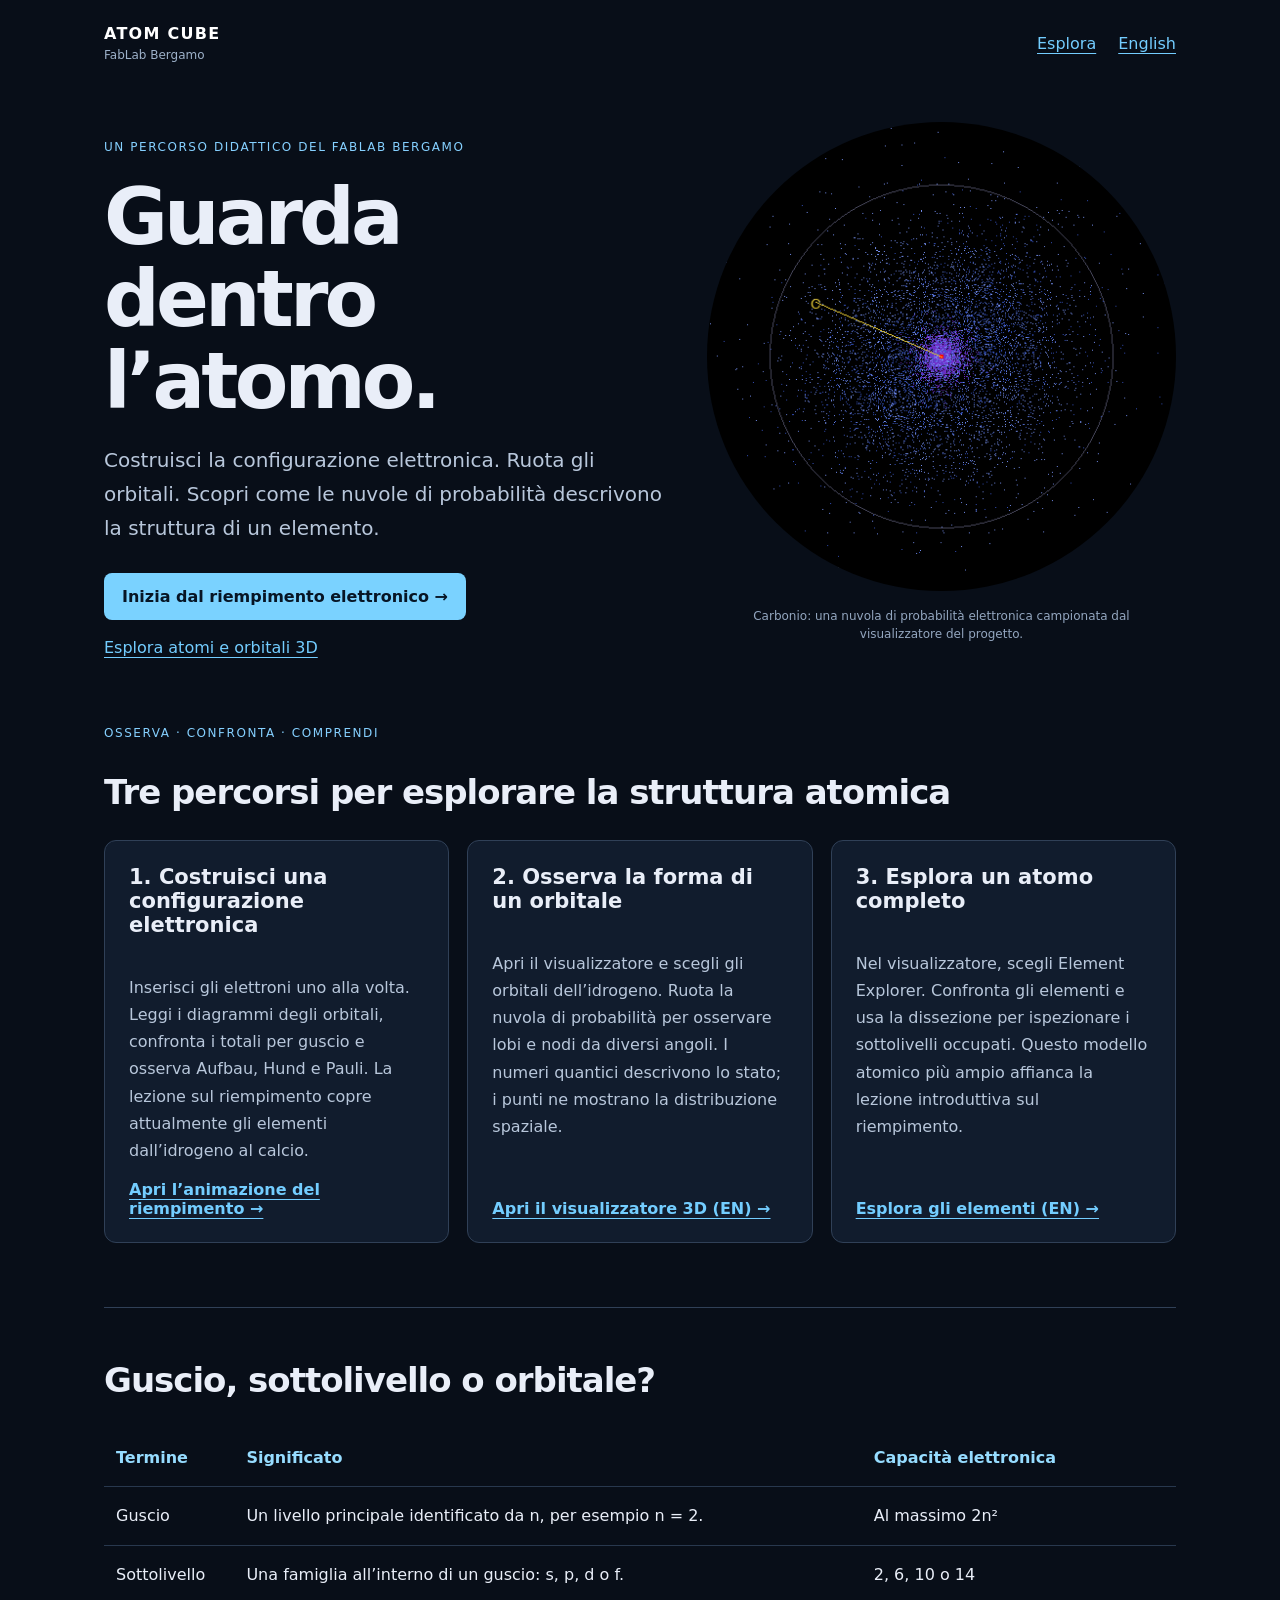
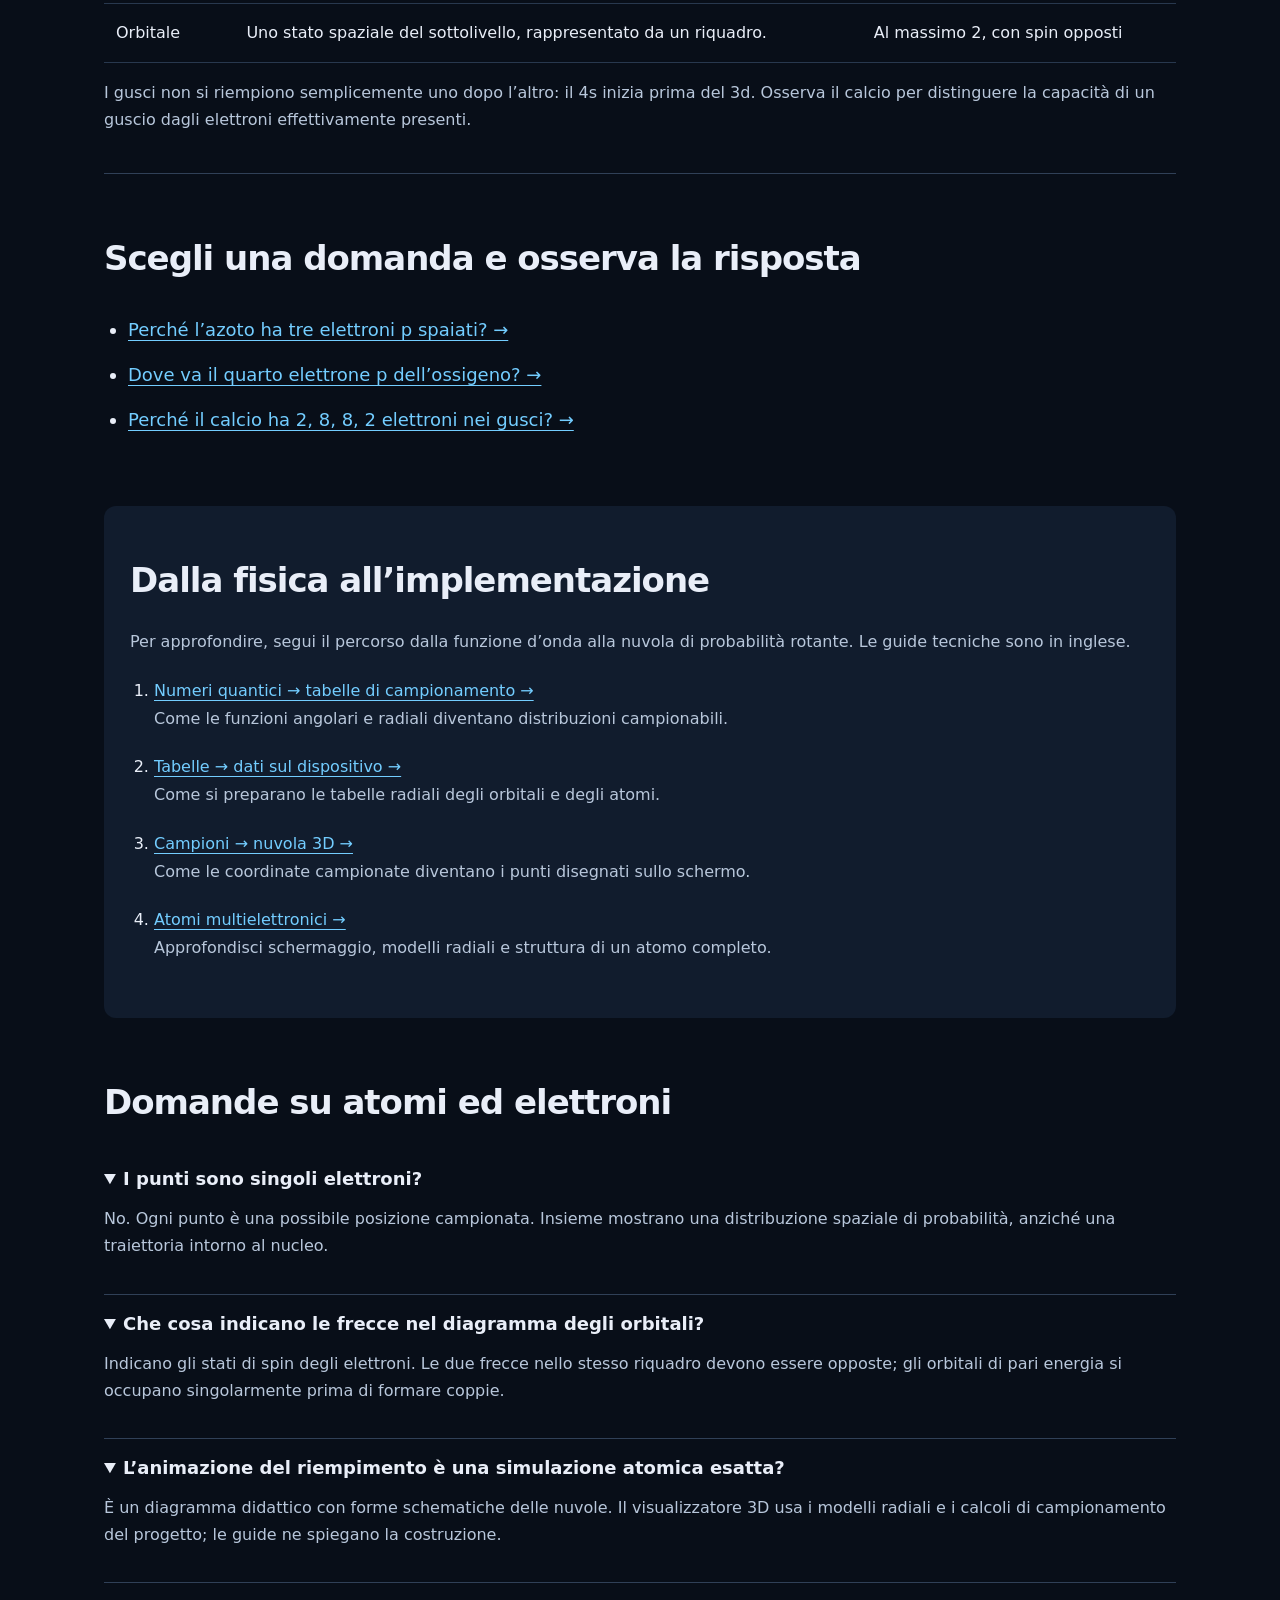
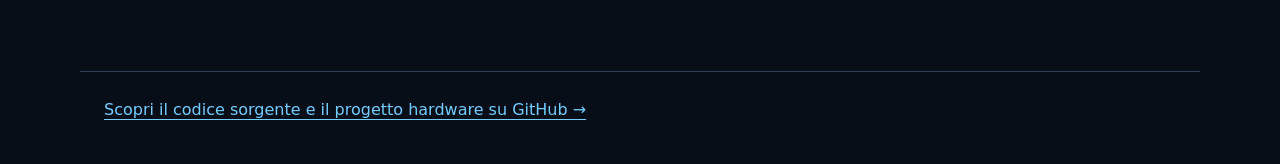
==== it/index.html @ 2e4a4f20 "Add bilingual atomic structure learning portal" ====
<!doctype html>
<!-- Generated by tools/education_pages_gen.py; edit that source. -->
<html lang="it">
<head>
<meta charset="utf-8">
<meta name="viewport" content="width=device-width, initial-scale=1">
<title>Struttura atomica, configurazione elettronica e orbitali 3D | Atom Cube</title>
<meta name="description" content="Esplora l’interno dell’atomo: configurazione elettronica animata, riempimento dei gusci, orbitali atomici 3D e guide alla fisica delle nuvole di probabilità.">
<link rel="canonical" href="https://fablab-bergamo.github.io/electron-3d-display/it/">
<link rel="alternate" hreflang="en" href="https://fablab-bergamo.github.io/electron-3d-display/">
<link rel="alternate" hreflang="it" href="https://fablab-bergamo.github.io/electron-3d-display/it/">
<link rel="alternate" hreflang="x-default" href="https://fablab-bergamo.github.io/electron-3d-display/">
<meta property="og:type" content="website">
<meta property="og:title" content="Struttura atomica, configurazione elettronica e orbitali 3D | Atom Cube">
<meta property="og:description" content="Esplora l’interno dell’atomo: configurazione elettronica animata, riempimento dei gusci, orbitali atomici 3D e guide alla fisica delle nuvole di probabilità.">
<meta property="og:url" content="https://fablab-bergamo.github.io/electron-3d-display/it/">
<meta property="og:image" content="https://fablab-bergamo.github.io/electron-3d-display/img/atom_C.png">
<meta property="og:locale" content="it_IT">
<meta name="twitter:card" content="summary_large_image">
<link rel="stylesheet" href="../web/portal.css">
<script type="application/ld+json">{"@context": "https://schema.org", "@type": "CollectionPage", "name": "Struttura atomica, configurazione elettronica e orbitali 3D | Atom Cube", "description": "Esplora l’interno dell’atomo: configurazione elettronica animata, riempimento dei gusci, orbitali atomici 3D e guide alla fisica delle nuvole di probabilità.", "url": "https://fablab-bergamo.github.io/electron-3d-display/it/", "inLanguage": "it", "about": ["Atomic structure", "Electron configuration", "Atomic orbitals"], "hasPart": [{"@type": "LearningResource", "name": "1. Costruisci una configurazione elettronica", "url": "https://fablab-bergamo.github.io/electron-3d-display/web/shell_filling_it.html", "inLanguage": "it", "learningResourceType": "Interactive visualization"}]}</script>
</head>
<body>
<a class="skip" href="#explore">Vai ai percorsi</a>
<header><a class="brand" href="../index.html">ATOM CUBE <span>FabLab Bergamo</span></a><nav aria-label="Navigazione principale"><a href="#explore">Esplora</a><a href="../index.html" lang="en" hreflang="en">English</a></nav></header>
<main>
<section class="hero"><div><p class="eyebrow">Un percorso didattico del FabLab Bergamo</p><h1>Guarda dentro l’atomo.</h1><p class="intro">Costruisci la configurazione elettronica. Ruota gli orbitali. Scopri come le nuvole di probabilità descrivono la struttura di un elemento.</p><div class="actions"><a class="button" href="../web/shell_filling_it.html">Inizia dal riempimento elettronico →</a><a class="secondary" href="../web/index.html">Esplora atomi e orbitali 3D</a></div></div><figure><img src="../img/atom_C.png" alt="Carbonio: una nuvola di probabilità elettronica campionata dal visualizzatore del progetto." width="480" height="480" fetchpriority="high"><figcaption>Carbonio: una nuvola di probabilità elettronica campionata dal visualizzatore del progetto.</figcaption></figure></section>
<section id="explore"><p class="eyebrow">OSSERVA · CONFRONTA · COMPRENDI</p><h2>Tre percorsi per esplorare la struttura atomica</h2><div class="paths"><article><h3>1. Costruisci una configurazione elettronica</h3><p>Inserisci gli elettroni uno alla volta. Leggi i diagrammi degli orbitali, confronta i totali per guscio e osserva Aufbau, Hund e Pauli. La lezione sul riempimento copre attualmente gli elementi dall’idrogeno al calcio.</p><a class="text-link" href="../web/shell_filling_it.html">Apri l’animazione del riempimento →</a></article><article><h3>2. Osserva la forma di un orbitale</h3><p>Apri il visualizzatore e scegli gli orbitali dell’idrogeno. Ruota la nuvola di probabilità per osservare lobi e nodi da diversi angoli. I numeri quantici descrivono lo stato; i punti ne mostrano la distribuzione spaziale.</p><a class="text-link" href="../web/index.html">Apri il visualizzatore 3D (EN) →</a></article><article><h3>3. Esplora un atomo completo</h3><p>Nel visualizzatore, scegli Element Explorer. Confronta gli elementi e usa la dissezione per ispezionare i sottolivelli occupati. Questo modello atomico più ampio affianca la lezione introduttiva sul riempimento.</p><a class="text-link" href="../web/index.html">Esplora gli elementi (EN) →</a></article></div></section>
<section class="concepts"><h2>Guscio, sottolivello o orbitale?</h2><div class="table-wrap"><table><thead><tr><th scope="col">Termine</th><th scope="col">Significato</th><th scope="col">Capacità elettronica</th></tr></thead><tbody><tr><td>Guscio</td><td>Un livello principale identificato da n, per esempio n = 2.</td><td>Al massimo 2n²</td></tr><tr><td>Sottolivello</td><td>Una famiglia all’interno di un guscio: s, p, d o f.</td><td>2, 6, 10 o 14</td></tr><tr><td>Orbitale</td><td>Uno stato spaziale del sottolivello, rappresentato da un riquadro.</td><td>Al massimo 2, con spin opposti</td></tr></tbody></table></div><p>I gusci non si riempiono semplicemente uno dopo l’altro: il 4s inizia prima del 3d. Osserva il calcio per distinguere la capacità di un guscio dagli elettroni effettivamente presenti.</p></section>
<section><h2>Scegli una domanda e osserva la risposta</h2><ul class="examples"><li><a href="../web/shell_filling_it.html?z=7">Perché l’azoto ha tre elettroni p spaiati? →</a></li><li><a href="../web/shell_filling_it.html?z=8">Dove va il quarto elettrone p dell’ossigeno? →</a></li><li><a href="../web/shell_filling_it.html?z=20">Perché il calcio ha 2, 8, 8, 2 elettroni nei gusci? →</a></li></ul></section>
<section class="guides"><h2>Dalla fisica all’implementazione</h2><p>Per approfondire, segui il percorso dalla funzione d’onda alla nuvola di probabilità rotante. Le guide tecniche sono in inglese.</p><ol><li><a href="../docs/coefficients_to_tables.html">Numeri quantici → tabelle di campionamento →</a><p>Come le funzioni angolari e radiali diventano distribuzioni campionabili.</p></li><li><a href="../docs/tables_to_bin.html">Tabelle → dati sul dispositivo →</a><p>Come si preparano le tabelle radiali degli orbitali e degli atomi.</p></li><li><a href="../docs/tables_to_pointclouds.html">Campioni → nuvola 3D →</a><p>Come le coordinate campionate diventano i punti disegnati sullo schermo.</p></li><li><a href="../docs/multielectronic_atoms.html">Atomi multielettronici →</a><p>Approfondisci schermaggio, modelli radiali e struttura di un atomo completo.</p></li></ol></section>
<section class="faq"><h2>Domande su atomi ed elettroni</h2><details open><summary>I punti sono singoli elettroni?</summary><p>No. Ogni punto è una possibile posizione campionata. Insieme mostrano una distribuzione spaziale di probabilità, anziché una traiettoria intorno al nucleo.</p></details><details open><summary>Che cosa indicano le frecce nel diagramma degli orbitali?</summary><p>Indicano gli stati di spin degli elettroni. Le due frecce nello stesso riquadro devono essere opposte; gli orbitali di pari energia si occupano singolarmente prima di formare coppie.</p></details><details open><summary>L’animazione del riempimento è una simulazione atomica esatta?</summary><p>È un diagramma didattico con forme schematiche delle nuvole. Il visualizzatore 3D usa i modelli radiali e i calcoli di campionamento del progetto; le guide ne spiegano la costruzione.</p></details></section>
</main>
<footer><a href="https://github.com/fablab-bergamo/electron-3d-display">Scopri il codice sorgente e il progetto hardware su GitHub →</a></footer>
</body>
</html>
---- web/portal.css ----
:root { color-scheme: dark; font-family: system-ui, sans-serif; background: #080e18; color: #e9eef8; }
* { box-sizing: border-box; }
body { margin: 0; }
a { color: #73cdff; text-underline-offset: 4px; }
a:hover { color: #c6eeff; }
:focus-visible { outline: 3px solid #ffc47b; outline-offset: 5px; }
header, main, footer { max-width: 1120px; padding: 24px; margin: auto; }
header { display: flex; align-items: center; justify-content: space-between; gap: 18px; }
.brand { font-weight: 800; letter-spacing: .08em; color: #fff; text-decoration: none; }
.brand span { display: block; font-size: 12px; font-weight: 400; color: #9db1c9; letter-spacing: 0; margin-top: 5px; }
nav { display: flex; gap: 22px; }
.skip { position: absolute; top: -80px; padding: 12px; background: #182945; z-index: 10; }
.skip:focus { top: 8px; }
section { margin: 40px 0 64px; }
.hero { display: grid; grid-template-columns: 1.2fr 1fr; align-items: center; gap: 40px; margin-top: 12px; }
h1 { font-size: clamp(44px, 7vw, 78px); letter-spacing: -.05em; line-height: 1.05; margin: 20px 0; max-width: 620px; }
h2 { font-size: clamp(25px, 4vw, 34px); letter-spacing: -.03em; }
h3 { font-size: 21px; margin-top: 0; }
p { line-height: 1.7; color: #b8c7db; }
.intro { font-size: 20px; max-width: 600px; }
.eyebrow { font-size: 12px; text-transform: uppercase; letter-spacing: .13em; color: #85d0ff; }
.actions { display: flex; flex-wrap: wrap; align-items: center; gap: 18px; margin-top: 28px; }
.button { display: inline-block; padding: 14px 18px; background: #7ad2ff; color: #071525; text-decoration: none; border-radius: 8px; font-weight: 650; }
.button:hover { background: #b2e5ff; color: #071525; }
figure { margin: 0; }
figure img { display: block; width: 100%; height: auto; border-radius: 50%; background: #000; }
figcaption { font-size: 12px; text-align: center; color: #93a6bf; line-height: 1.5; margin: 16px 20px; }
.paths { display: grid; grid-template-columns: repeat(3, 1fr); gap: 18px; }
article { display: flex; flex-direction: column; padding: 24px; border: 1px solid #304057; border-radius: 12px; background: #111c2d; }
article p { flex: 1; }
.text-link { font-weight: 600; }
.concepts { border-top: 1px solid #304057; border-bottom: 1px solid #304057; padding: 24px 0; }
.table-wrap { overflow-x: auto; }
table { width: 100%; border-collapse: collapse; text-align: left; }
th, td { padding: 16px 12px; border-bottom: 1px solid #28384e; line-height: 1.6; }
th { color: #96dcff; }
.examples, .guides ol { padding-left: 24px; }
.examples li { padding: 12px 0; font-size: 18px; }
.guides { background: #111c2d; padding: 26px; border-radius: 12px; }
.guides li { padding: 10px 0; }
.guides li p { margin: 5px 0; }
details { border-bottom: 1px solid #304057; padding: 18px 0; }
summary { cursor: pointer; font-size: 18px; font-weight: 600; }
footer { border-top: 1px solid #304057; padding-bottom: 40px; line-height: 1.7; }
@media (max-width: 760px) { .hero, .paths { grid-template-columns: 1fr; } .hero figure { max-width: 400px; margin: auto; } header { flex-wrap: wrap; } main { padding-top: 0; } section { margin-bottom: 42px; } }
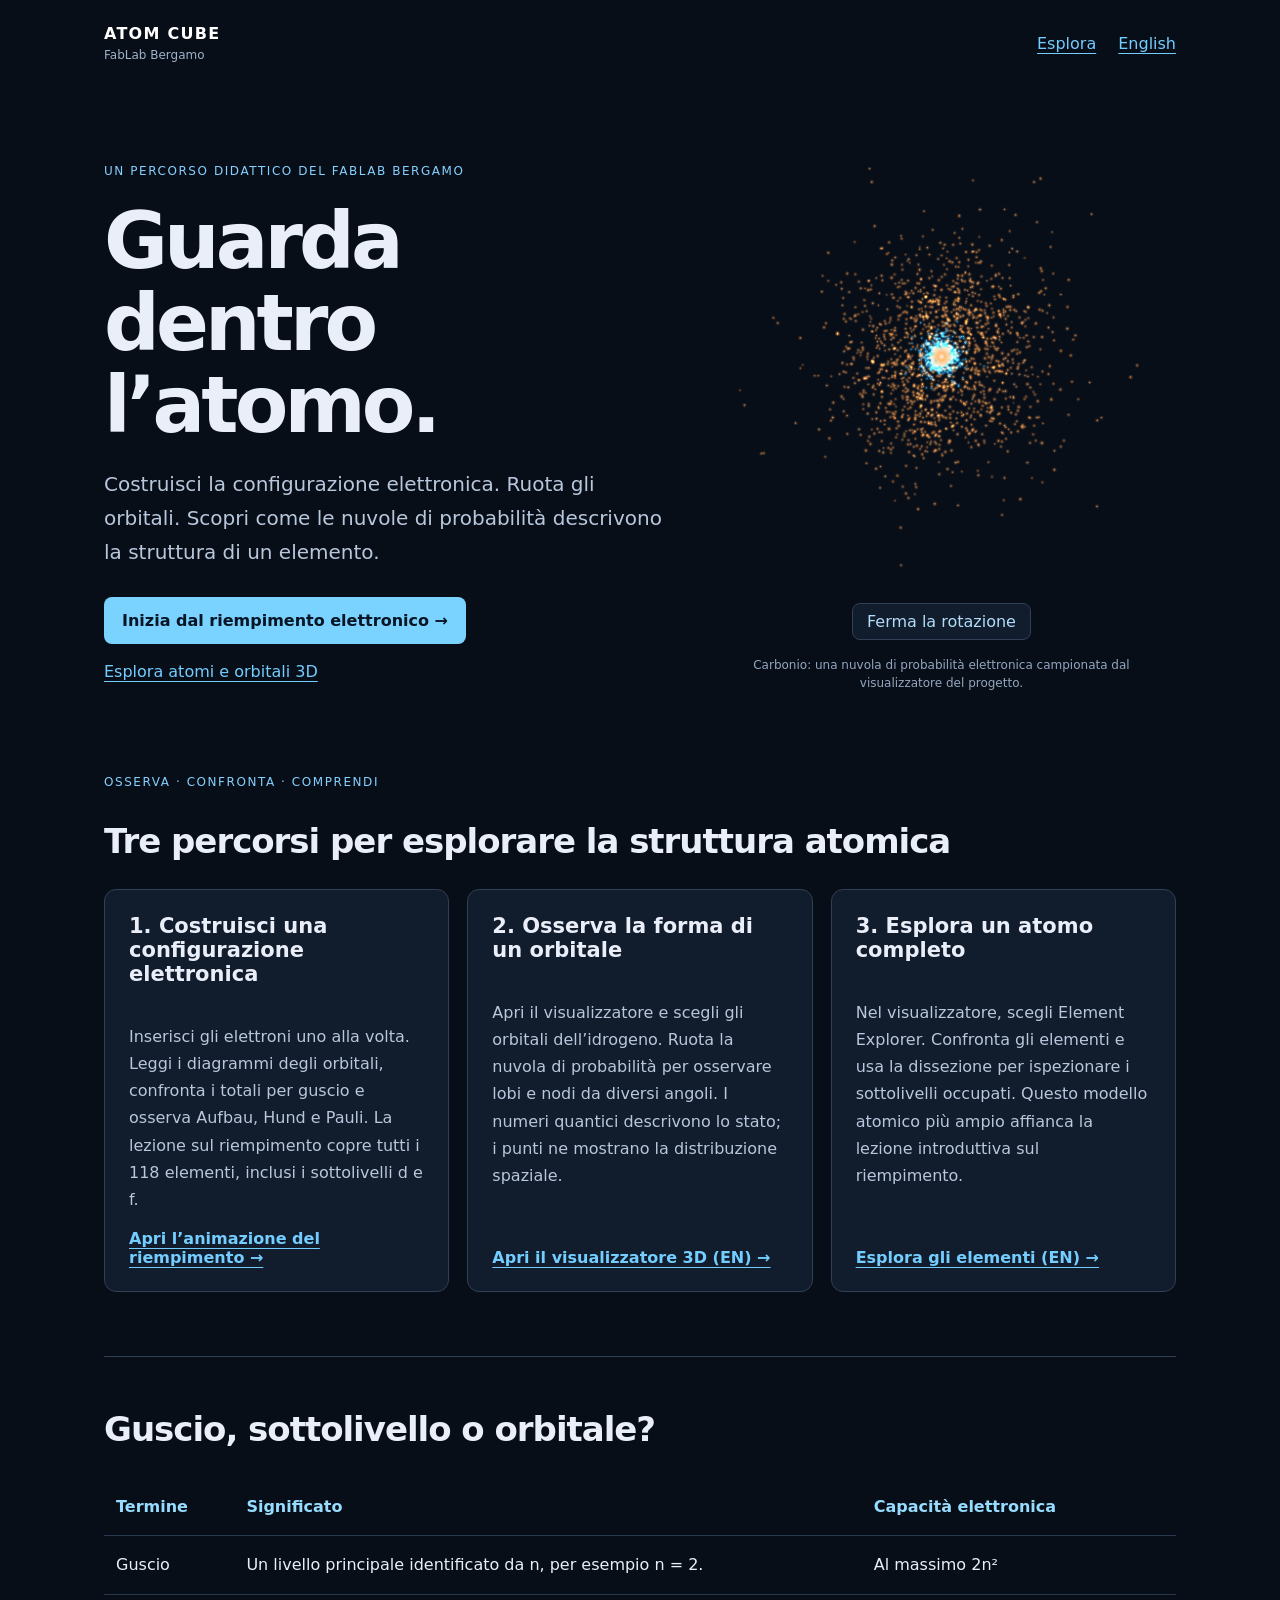
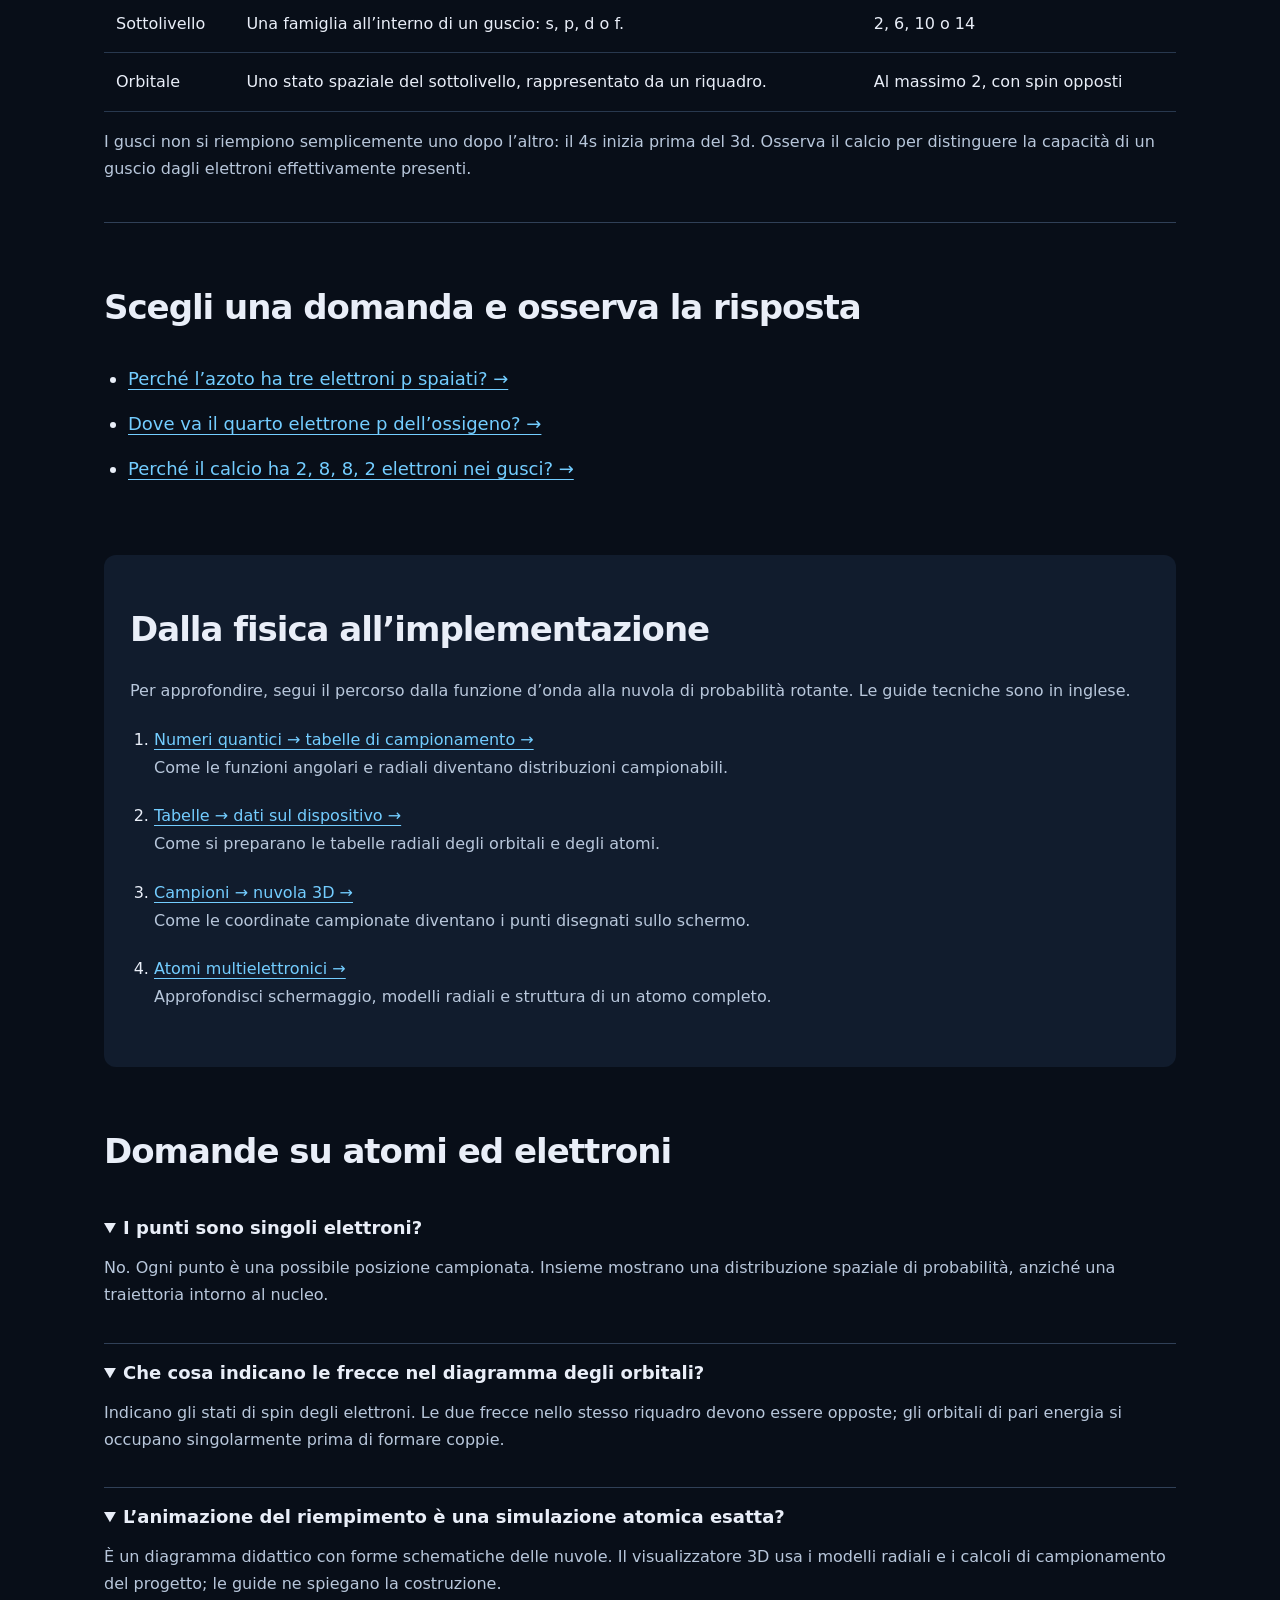
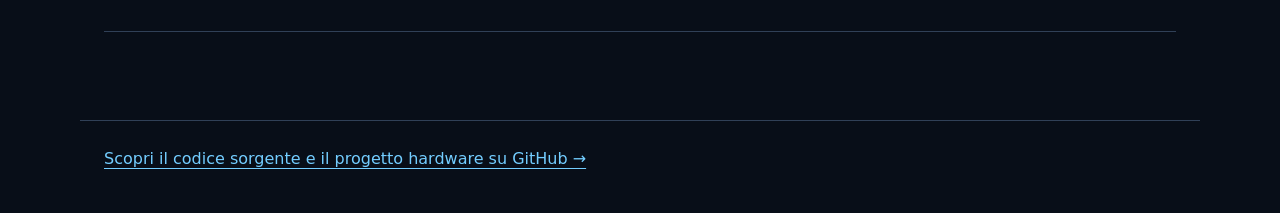
==== commit 43a442d7: "Animate portal atoms and extend filling to all elements" ====
--- a/it/index.html
+++ b/it/index.html
@@ -24,13 +24,15 @@
 <a class="skip" href="#explore">Vai ai percorsi</a>
 <header><a class="brand" href="../index.html">ATOM CUBE <span>FabLab Bergamo</span></a><nav aria-label="Navigazione principale"><a href="#explore">Esplora</a><a href="../index.html" lang="en" hreflang="en">English</a></nav></header>
 <main>
-<section class="hero"><div><p class="eyebrow">Un percorso didattico del FabLab Bergamo</p><h1>Guarda dentro l’atomo.</h1><p class="intro">Costruisci la configurazione elettronica. Ruota gli orbitali. Scopri come le nuvole di probabilità descrivono la struttura di un elemento.</p><div class="actions"><a class="button" href="../web/shell_filling_it.html">Inizia dal riempimento elettronico →</a><a class="secondary" href="../web/index.html">Esplora atomi e orbitali 3D</a></div></div><figure><img src="../img/atom_C.png" alt="Carbonio: una nuvola di probabilità elettronica campionata dal visualizzatore del progetto." width="480" height="480" fetchpriority="high"><figcaption>Carbonio: una nuvola di probabilità elettronica campionata dal visualizzatore del progetto.</figcaption></figure></section>
-<section id="explore"><p class="eyebrow">OSSERVA · CONFRONTA · COMPRENDI</p><h2>Tre percorsi per esplorare la struttura atomica</h2><div class="paths"><article><h3>1. Costruisci una configurazione elettronica</h3><p>Inserisci gli elettroni uno alla volta. Leggi i diagrammi degli orbitali, confronta i totali per guscio e osserva Aufbau, Hund e Pauli. La lezione sul riempimento copre attualmente gli elementi dall’idrogeno al calcio.</p><a class="text-link" href="../web/shell_filling_it.html">Apri l’animazione del riempimento →</a></article><article><h3>2. Osserva la forma di un orbitale</h3><p>Apri il visualizzatore e scegli gli orbitali dell’idrogeno. Ruota la nuvola di probabilità per osservare lobi e nodi da diversi angoli. I numeri quantici descrivono lo stato; i punti ne mostrano la distribuzione spaziale.</p><a class="text-link" href="../web/index.html">Apri il visualizzatore 3D (EN) →</a></article><article><h3>3. Esplora un atomo completo</h3><p>Nel visualizzatore, scegli Element Explorer. Confronta gli elementi e usa la dissezione per ispezionare i sottolivelli occupati. Questo modello atomico più ampio affianca la lezione introduttiva sul riempimento.</p><a class="text-link" href="../web/index.html">Esplora gli elementi (EN) →</a></article></div></section>
+<section class="hero"><div><p class="eyebrow">Un percorso didattico del FabLab Bergamo</p><h1>Guarda dentro l’atomo.</h1><p class="intro">Costruisci la configurazione elettronica. Ruota gli orbitali. Scopri come le nuvole di probabilità descrivono la struttura di un elemento.</p><div class="actions"><a class="button" href="../web/shell_filling_it.html">Inizia dal riempimento elettronico →</a><a class="secondary" href="../web/index.html">Esplora atomi e orbitali 3D</a></div></div><figure><div class="portal-atom"><img id="portal-atom-fallback" src="../img/atom_C.png" alt="Carbonio: una nuvola di probabilità elettronica campionata dal visualizzatore del progetto." width="480" height="480" fetchpriority="high"><canvas id="portal-atom" width="480" height="480" role="img" aria-label="Carbonio: una nuvola di probabilità elettronica campionata dal visualizzatore del progetto." hidden></canvas></div><button id="portal-rotation" aria-pressed="true" hidden>Ferma la rotazione</button><figcaption>Carbonio: una nuvola di probabilità elettronica campionata dal visualizzatore del progetto.</figcaption></figure></section>
+<section id="explore"><p class="eyebrow">OSSERVA · CONFRONTA · COMPRENDI</p><h2>Tre percorsi per esplorare la struttura atomica</h2><div class="paths"><article><h3>1. Costruisci una configurazione elettronica</h3><p>Inserisci gli elettroni uno alla volta. Leggi i diagrammi degli orbitali, confronta i totali per guscio e osserva Aufbau, Hund e Pauli. La lezione sul riempimento copre tutti i 118 elementi, inclusi i sottolivelli d e f.</p><a class="text-link" href="../web/shell_filling_it.html">Apri l’animazione del riempimento →</a></article><article><h3>2. Osserva la forma di un orbitale</h3><p>Apri il visualizzatore e scegli gli orbitali dell’idrogeno. Ruota la nuvola di probabilità per osservare lobi e nodi da diversi angoli. I numeri quantici descrivono lo stato; i punti ne mostrano la distribuzione spaziale.</p><a class="text-link" href="../web/index.html">Apri il visualizzatore 3D (EN) →</a></article><article><h3>3. Esplora un atomo completo</h3><p>Nel visualizzatore, scegli Element Explorer. Confronta gli elementi e usa la dissezione per ispezionare i sottolivelli occupati. Questo modello atomico più ampio affianca la lezione introduttiva sul riempimento.</p><a class="text-link" href="../web/index.html">Esplora gli elementi (EN) →</a></article></div></section>
 <section class="concepts"><h2>Guscio, sottolivello o orbitale?</h2><div class="table-wrap"><table><thead><tr><th scope="col">Termine</th><th scope="col">Significato</th><th scope="col">Capacità elettronica</th></tr></thead><tbody><tr><td>Guscio</td><td>Un livello principale identificato da n, per esempio n = 2.</td><td>Al massimo 2n²</td></tr><tr><td>Sottolivello</td><td>Una famiglia all’interno di un guscio: s, p, d o f.</td><td>2, 6, 10 o 14</td></tr><tr><td>Orbitale</td><td>Uno stato spaziale del sottolivello, rappresentato da un riquadro.</td><td>Al massimo 2, con spin opposti</td></tr></tbody></table></div><p>I gusci non si riempiono semplicemente uno dopo l’altro: il 4s inizia prima del 3d. Osserva il calcio per distinguere la capacità di un guscio dagli elettroni effettivamente presenti.</p></section>
 <section><h2>Scegli una domanda e osserva la risposta</h2><ul class="examples"><li><a href="../web/shell_filling_it.html?z=7">Perché l’azoto ha tre elettroni p spaiati? →</a></li><li><a href="../web/shell_filling_it.html?z=8">Dove va il quarto elettrone p dell’ossigeno? →</a></li><li><a href="../web/shell_filling_it.html?z=20">Perché il calcio ha 2, 8, 8, 2 elettroni nei gusci? →</a></li></ul></section>
 <section class="guides"><h2>Dalla fisica all’implementazione</h2><p>Per approfondire, segui il percorso dalla funzione d’onda alla nuvola di probabilità rotante. Le guide tecniche sono in inglese.</p><ol><li><a href="../docs/coefficients_to_tables.html">Numeri quantici → tabelle di campionamento →</a><p>Come le funzioni angolari e radiali diventano distribuzioni campionabili.</p></li><li><a href="../docs/tables_to_bin.html">Tabelle → dati sul dispositivo →</a><p>Come si preparano le tabelle radiali degli orbitali e degli atomi.</p></li><li><a href="../docs/tables_to_pointclouds.html">Campioni → nuvola 3D →</a><p>Come le coordinate campionate diventano i punti disegnati sullo schermo.</p></li><li><a href="../docs/multielectronic_atoms.html">Atomi multielettronici →</a><p>Approfondisci schermaggio, modelli radiali e struttura di un atomo completo.</p></li></ol></section>
 <section class="faq"><h2>Domande su atomi ed elettroni</h2><details open><summary>I punti sono singoli elettroni?</summary><p>No. Ogni punto è una possibile posizione campionata. Insieme mostrano una distribuzione spaziale di probabilità, anziché una traiettoria intorno al nucleo.</p></details><details open><summary>Che cosa indicano le frecce nel diagramma degli orbitali?</summary><p>Indicano gli stati di spin degli elettroni. Le due frecce nello stesso riquadro devono essere opposte; gli orbitali di pari energia si occupano singolarmente prima di formare coppie.</p></details><details open><summary>L’animazione del riempimento è una simulazione atomica esatta?</summary><p>È un diagramma didattico con forme schematiche delle nuvole. Il visualizzatore 3D usa i modelli radiali e i calcoli di campionamento del progetto; le guide ne spiegano la costruzione.</p></details></section>
 </main>
 <footer><a href="https://github.com/fablab-bergamo/electron-3d-display">Scopri il codice sorgente e il progetto hardware su GitHub →</a></footer>
+<script src="../web/portal_atom_points.js"></script>
+<script src="../web/portal_atom.js"></script>
 </body>
 </html>
--- a/web/portal.css
+++ b/web/portal.css
@@ -1,5 +1,6 @@
 :root { color-scheme: dark; font-family: system-ui, sans-serif; background: #080e18; color: #e9eef8; }
 * { box-sizing: border-box; }
+[hidden] { display: none !important; }
 body { margin: 0; }
 a { color: #73cdff; text-underline-offset: 4px; }
 a:hover { color: #c6eeff; }
@@ -23,6 +24,9 @@
 .button { display: inline-block; padding: 14px 18px; background: #7ad2ff; color: #071525; text-decoration: none; border-radius: 8px; font-weight: 650; }
 .button:hover { background: #b2e5ff; color: #071525; }
 figure { margin: 0; }
+.portal-atom { width: 100%; aspect-ratio: 1; }
+.portal-atom canvas { display: block; width: 100%; height: auto; border-radius: 50%; }
+#portal-rotation { display: block; margin: 12px auto; color: #b2dcf7; background: #111c2d; border: 1px solid #304057; border-radius: 8px; padding: 8px 14px; font: inherit; cursor: pointer; }
 figure img { display: block; width: 100%; height: auto; border-radius: 50%; background: #000; }
 figcaption { font-size: 12px; text-align: center; color: #93a6bf; line-height: 1.5; margin: 16px 20px; }
 .paths { display: grid; grid-template-columns: repeat(3, 1fr); gap: 18px; }
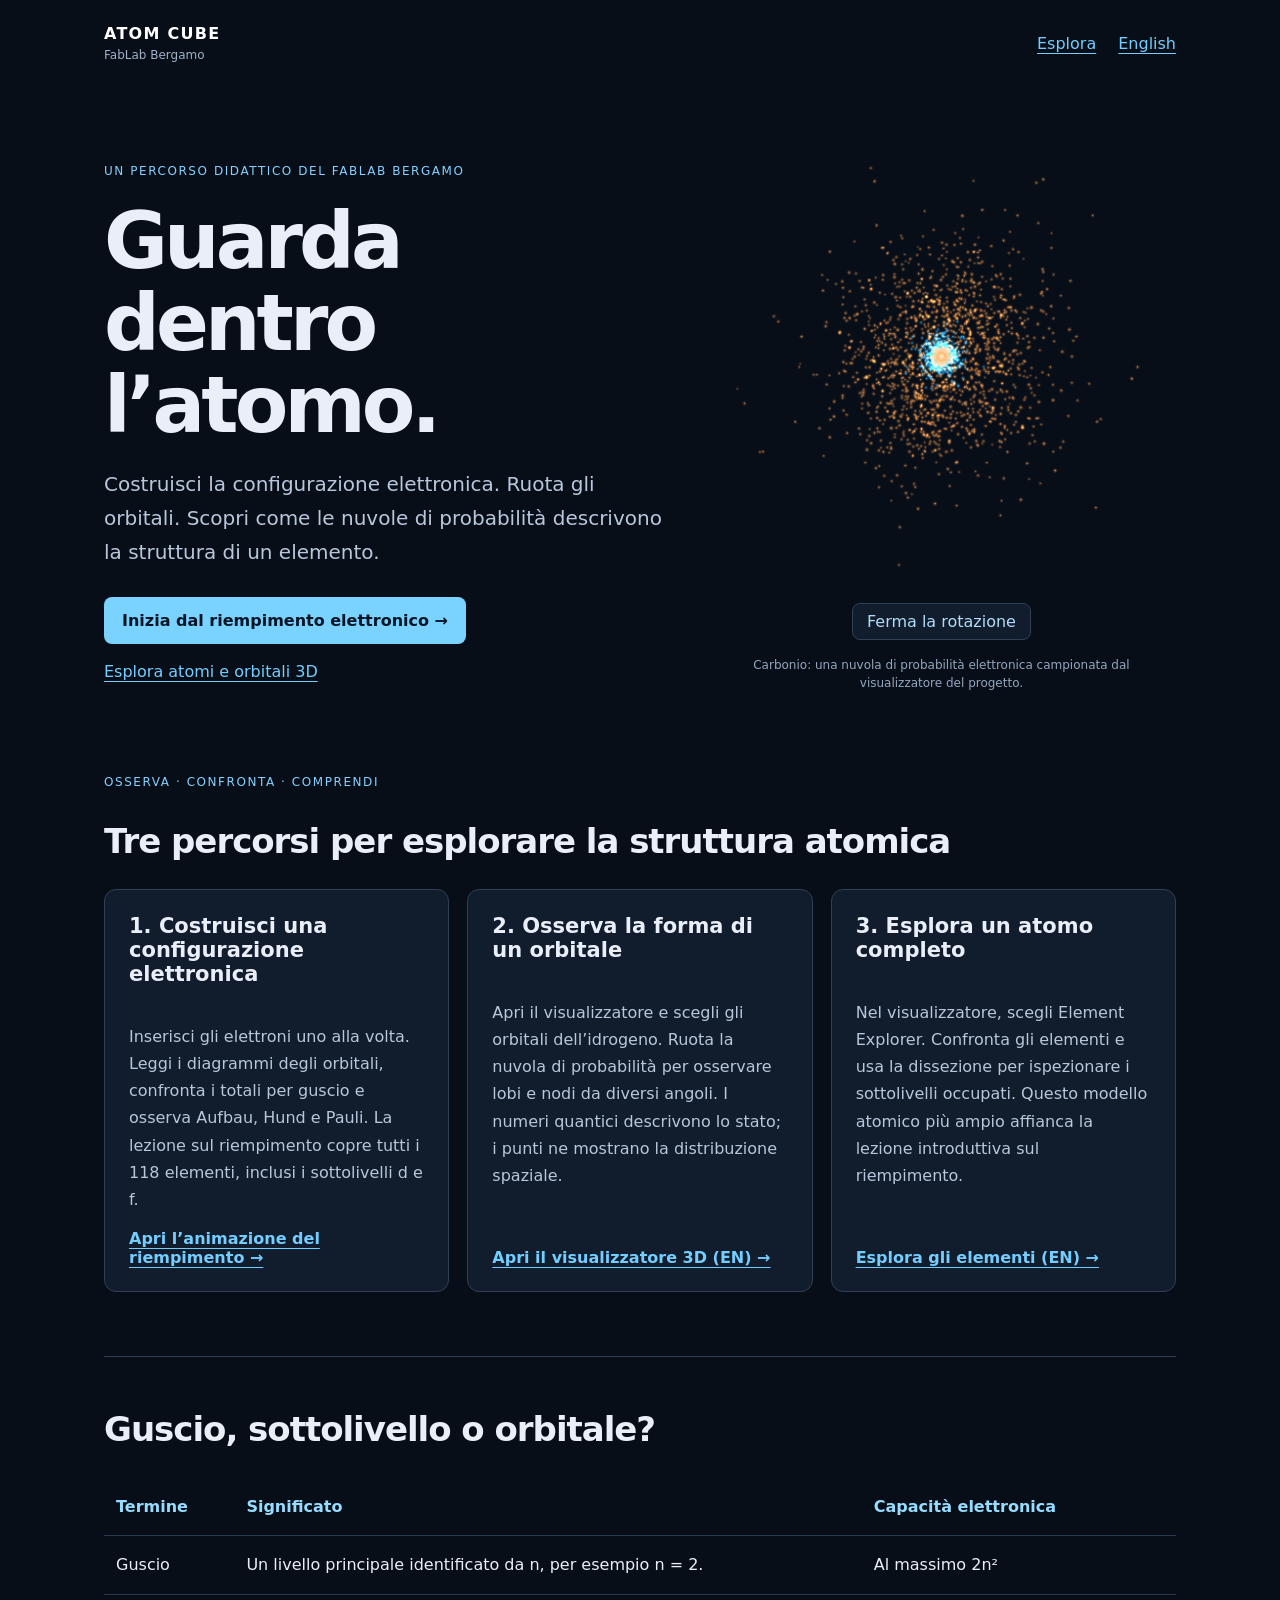
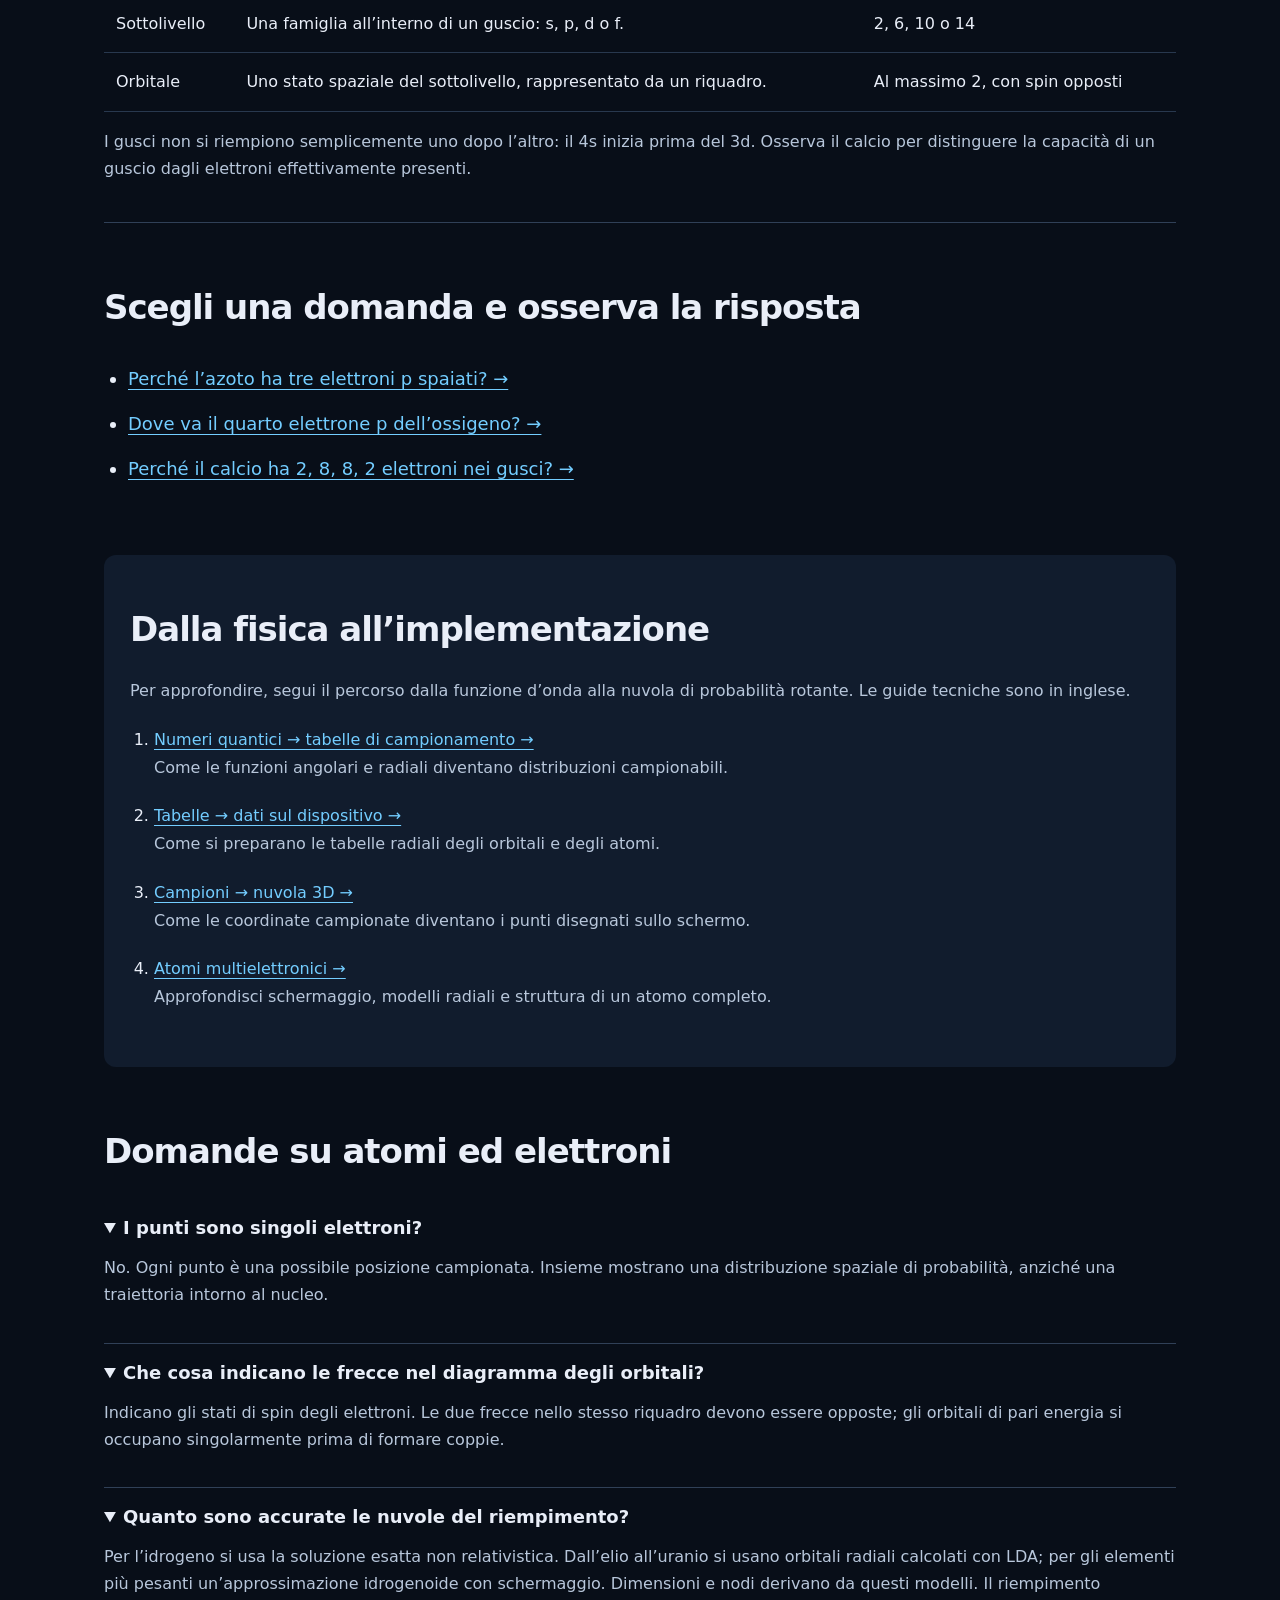
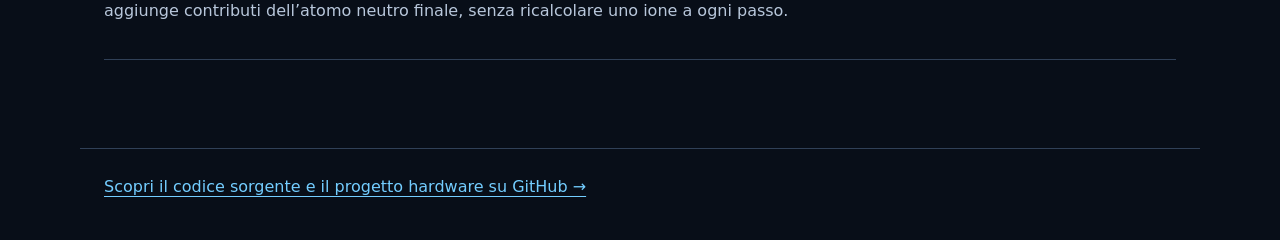
==== commit d3c4f148: "Use calculated radial orbitals in shell filling clouds" ====
--- a/it/index.html
+++ b/it/index.html
@@ -29,7 +29,7 @@
 <section class="concepts"><h2>Guscio, sottolivello o orbitale?</h2><div class="table-wrap"><table><thead><tr><th scope="col">Termine</th><th scope="col">Significato</th><th scope="col">Capacità elettronica</th></tr></thead><tbody><tr><td>Guscio</td><td>Un livello principale identificato da n, per esempio n = 2.</td><td>Al massimo 2n²</td></tr><tr><td>Sottolivello</td><td>Una famiglia all’interno di un guscio: s, p, d o f.</td><td>2, 6, 10 o 14</td></tr><tr><td>Orbitale</td><td>Uno stato spaziale del sottolivello, rappresentato da un riquadro.</td><td>Al massimo 2, con spin opposti</td></tr></tbody></table></div><p>I gusci non si riempiono semplicemente uno dopo l’altro: il 4s inizia prima del 3d. Osserva il calcio per distinguere la capacità di un guscio dagli elettroni effettivamente presenti.</p></section>
 <section><h2>Scegli una domanda e osserva la risposta</h2><ul class="examples"><li><a href="../web/shell_filling_it.html?z=7">Perché l’azoto ha tre elettroni p spaiati? →</a></li><li><a href="../web/shell_filling_it.html?z=8">Dove va il quarto elettrone p dell’ossigeno? →</a></li><li><a href="../web/shell_filling_it.html?z=20">Perché il calcio ha 2, 8, 8, 2 elettroni nei gusci? →</a></li></ul></section>
 <section class="guides"><h2>Dalla fisica all’implementazione</h2><p>Per approfondire, segui il percorso dalla funzione d’onda alla nuvola di probabilità rotante. Le guide tecniche sono in inglese.</p><ol><li><a href="../docs/coefficients_to_tables.html">Numeri quantici → tabelle di campionamento →</a><p>Come le funzioni angolari e radiali diventano distribuzioni campionabili.</p></li><li><a href="../docs/tables_to_bin.html">Tabelle → dati sul dispositivo →</a><p>Come si preparano le tabelle radiali degli orbitali e degli atomi.</p></li><li><a href="../docs/tables_to_pointclouds.html">Campioni → nuvola 3D →</a><p>Come le coordinate campionate diventano i punti disegnati sullo schermo.</p></li><li><a href="../docs/multielectronic_atoms.html">Atomi multielettronici →</a><p>Approfondisci schermaggio, modelli radiali e struttura di un atomo completo.</p></li></ol></section>
-<section class="faq"><h2>Domande su atomi ed elettroni</h2><details open><summary>I punti sono singoli elettroni?</summary><p>No. Ogni punto è una possibile posizione campionata. Insieme mostrano una distribuzione spaziale di probabilità, anziché una traiettoria intorno al nucleo.</p></details><details open><summary>Che cosa indicano le frecce nel diagramma degli orbitali?</summary><p>Indicano gli stati di spin degli elettroni. Le due frecce nello stesso riquadro devono essere opposte; gli orbitali di pari energia si occupano singolarmente prima di formare coppie.</p></details><details open><summary>L’animazione del riempimento è una simulazione atomica esatta?</summary><p>È un diagramma didattico con forme schematiche delle nuvole. Il visualizzatore 3D usa i modelli radiali e i calcoli di campionamento del progetto; le guide ne spiegano la costruzione.</p></details></section>
+<section class="faq"><h2>Domande su atomi ed elettroni</h2><details open><summary>I punti sono singoli elettroni?</summary><p>No. Ogni punto è una possibile posizione campionata. Insieme mostrano una distribuzione spaziale di probabilità, anziché una traiettoria intorno al nucleo.</p></details><details open><summary>Che cosa indicano le frecce nel diagramma degli orbitali?</summary><p>Indicano gli stati di spin degli elettroni. Le due frecce nello stesso riquadro devono essere opposte; gli orbitali di pari energia si occupano singolarmente prima di formare coppie.</p></details><details open><summary>Quanto sono accurate le nuvole del riempimento?</summary><p>Per l’idrogeno si usa la soluzione esatta non relativistica. Dall’elio all’uranio si usano orbitali radiali calcolati con LDA; per gli elementi più pesanti un’approssimazione idrogenoide con schermaggio. Dimensioni e nodi derivano da questi modelli. Il riempimento aggiunge contributi dell’atomo neutro finale, senza ricalcolare uno ione a ogni passo.</p></details></section>
 </main>
 <footer><a href="https://github.com/fablab-bergamo/electron-3d-display">Scopri il codice sorgente e il progetto hardware su GitHub →</a></footer>
 <script src="../web/portal_atom_points.js"></script>
